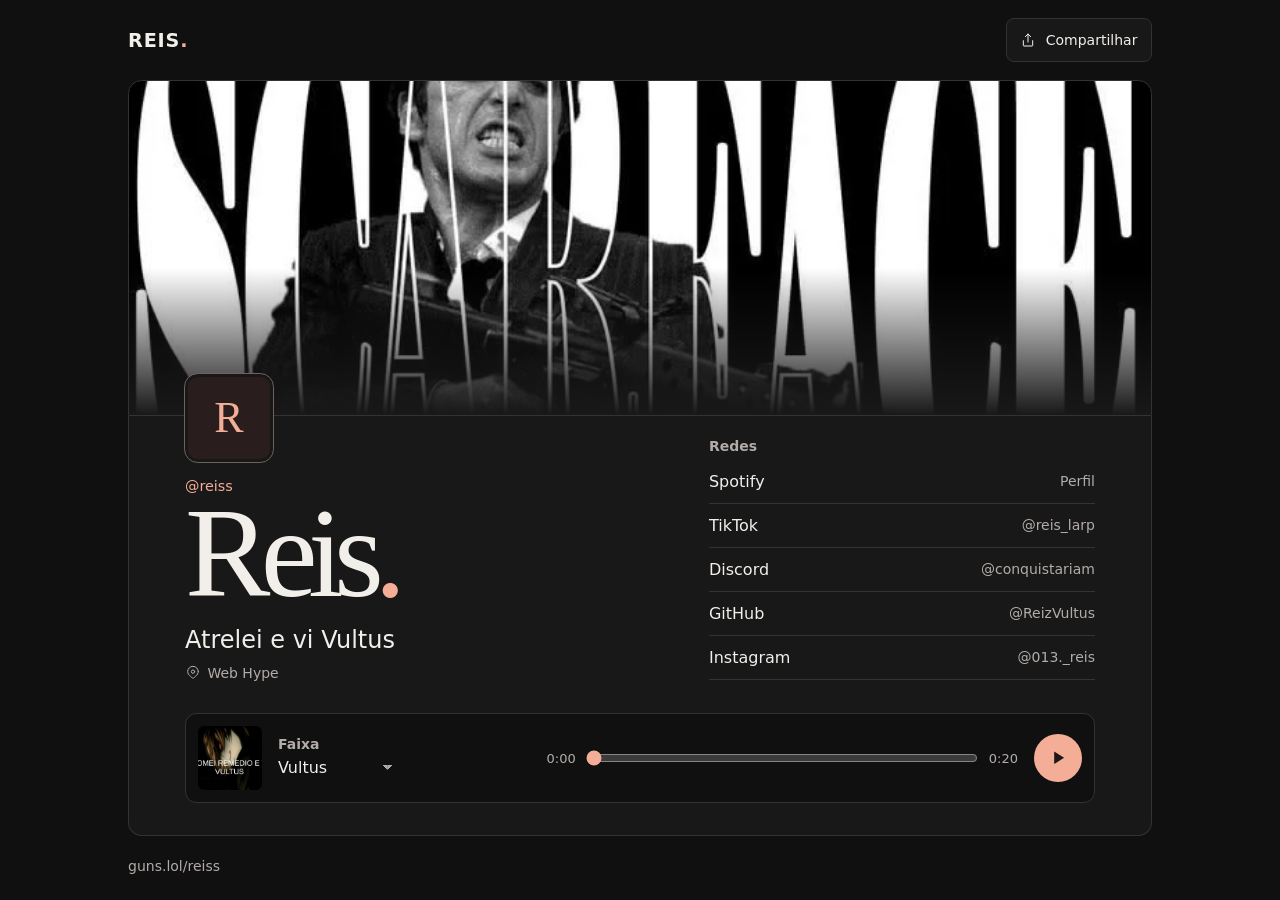
==== index.html @ 8749e7b6 "Refaz perfil de Reis com visual e conteúdo do reiss" ====
<!doctype html>
<html lang="pt-BR">
<head>
  <meta charset="utf-8">
  <meta name="viewport" content="width=device-width, initial-scale=1">
  <meta name="theme-color" content="#101010">
  <meta name="description" content="Atrelei e vi Vultus. Perfil e redes de Reis.">
  <meta property="og:type" content="profile">
  <meta property="og:title" content="Reis">
  <meta property="og:description" content="Atrelei e vi Vultus.">
  <link rel="icon" href="./vultus-cover.webp" type="image/webp">
  <link rel="stylesheet" href="./profile.css">
  <script src="./profile.js" defer></script>
  <title>Reis · @reiss</title>
</head>
<body>
  <div class="shell">
    <header class="masthead">
      <a class="wordmark" href="./" aria-label="Reis, início">REIS<span>.</span></a>
      <button class="share" id="share" type="button" hidden>
        <svg viewBox="0 0 24 24" aria-hidden="true"><path d="M12 15V3m-4 4 4-4 4 4M5 13v7a1 1 0 0 0 1 1h12a1 1 0 0 0 1-1v-7"/></svg>
        Compartilhar
      </button>
      <p id="share-status" role="status"></p>
    </header>

    <main>
      <div class="banner" aria-hidden="true"></div>
      <div class="profile-layout">
        <section class="identity" aria-labelledby="name">
          <div class="avatar" aria-hidden="true">
            <span>R</span>
            <video id="avatar" muted loop playsinline preload="none" data-src="./Pfp.mp4"></video>
          </div>
          <p class="handle">@reiss</p>
          <h1 id="name">Reis<span>.</span></h1>
          <p class="bio">Atrelei e vi Vultus</p>
          <p class="location">
            <svg viewBox="0 0 24 24" aria-hidden="true"><path d="M20 10c0 5-8 10-8 10S4 15 4 10a8 8 0 1 1 16 0Z"/><circle cx="12" cy="10" r="2.5"/></svg>
            Web Hype
          </p>
        </section>

        <nav class="socials" aria-label="Redes sociais">
          <h2>Redes</h2>
          <a href="https://open.spotify.com/user/31wlihlpgqliabzqszri4sft4yki" target="_blank" rel="noopener noreferrer">
            <span>Spotify</span><span class="social-detail">Perfil</span>
          </a>
          <a href="https://www.tiktok.com/@reis_larp" target="_blank" rel="noopener noreferrer">
            <span>TikTok</span><span class="social-detail">@reis_larp</span>
          </a>
          <a href="https://discord.com/users/1497798521833918576" target="_blank" rel="noopener noreferrer">
            <span>Discord</span><span class="social-detail">@conquistariam</span>
          </a>
          <a href="https://github.com/ReizVultus" target="_blank" rel="noopener noreferrer">
            <span>GitHub</span><span class="social-detail">@ReizVultus</span>
          </a>
          <a href="https://www.instagram.com/013._reis/" target="_blank" rel="noopener noreferrer">
            <span>Instagram</span><span class="social-detail">@013._reis</span>
          </a>
        </nav>

        <section class="player" aria-label="Reprodutor de música">
          <img class="track-cover" src="./vultus-cover.webp" width="64" height="64" alt="">
          <div class="track">
            <label for="track-select">Faixa</label>
            <select id="track-select" hidden>
              <option value="./vultus.mp3" data-cover="./vultus-cover.webp">Vultus</option>
              <option value="./Music%20laufei.mp3" data-cover="./foto%20musica.jpg">Low Cortisol</option>
            </select>
            <span id="track-title">Vultus</span>
          </div>
          <audio id="audio" src="./vultus.mp3" preload="metadata" controls></audio>
          <div class="transport" hidden>
            <span id="elapsed">0:00</span>
            <input id="seek" type="range" min="0" max="1" value="0" step="0.1" aria-label="Posição na faixa" disabled>
            <span id="duration">–:––</span>
          </div>
          <button class="play" id="play" type="button" aria-label="Reproduzir Vultus" hidden>
            <svg viewBox="0 0 24 24" aria-hidden="true">
              <path class="play-symbol" d="M8 5v14l11-7z"/>
              <path class="pause-symbol" d="M7 5h4v14H7zm6 0h4v14h-4z"/>
            </svg>
          </button>
          <p class="player-message" id="player-message" role="status" hidden></p>
        </section>
      </div>
    </main>

    <footer>
      <a href="https://guns.lol/reiss" target="_blank" rel="noopener noreferrer">guns.lol/reiss</a>
    </footer>
  </div>
</body>
</html>
---- profile.css ----
:root {
  color-scheme: dark;
  --page: #101010;
  --panel: #181818;
  --text: #f2efeb;
  --muted: #b2aca9;
  --accent: #f4ad97;
  --line: #353231;
  font-family: "Segoe UI", system-ui, sans-serif;
  background: var(--page);
  color: var(--text);
}

*, *::before, *::after { box-sizing: border-box; }
[hidden] { display: none !important; }
body { margin: 0; }
button, select, input { font: inherit; }
button, select { cursor: pointer; }
a { color: inherit; text-decoration: none; }
button:focus-visible, a:focus-visible, select:focus-visible, input:focus-visible {
  outline: 2px solid var(--accent);
  outline-offset: 4px;
}

.shell { width: min(100% - 3rem, 64rem); margin-inline: auto; }
.masthead, footer { display: flex; align-items: center; justify-content: space-between; gap: 1rem; }
.masthead { min-height: 5rem; position: relative; }
.wordmark { font-size: 1.2rem; font-weight: 850; letter-spacing: .045em; }
.wordmark span, h1 span { color: var(--accent); }
.share {
  display: inline-flex;
  align-items: center;
  gap: .6rem;
  min-height: 2.75rem;
  padding: .5rem .85rem;
  border: 1px solid var(--line);
  border-radius: .5rem;
  background: var(--panel);
  color: var(--text);
  font-size: .875rem;
}
.share:hover { border-color: var(--accent); }
.share svg, .location svg {
  width: 1rem;
  height: 1rem;
  fill: none;
  stroke: currentColor;
  stroke-width: 1.5;
  stroke-linecap: round;
  stroke-linejoin: round;
}

.banner {
  height: clamp(12rem, 32vw, 21rem);
  border: 1px solid var(--line);
  border-radius: .85rem .85rem 0 0;
  background: linear-gradient(180deg, transparent 56%, #181818), #080808 url("./reiss-background.webp") center 47% / cover no-repeat;
}
.profile-layout {
  display: grid;
  grid-template-columns: 1.15fr 1fr;
  column-gap: clamp(2rem, 7vw, 5rem);
  row-gap: 2rem;
  padding: 0 clamp(1.25rem, 5vw, 3.5rem) 2rem;
  border: 1px solid var(--line);
  border-top: 0;
  border-radius: 0 0 .85rem .85rem;
  background: var(--panel);
}
.identity { position: relative; margin-top: -2.65rem; min-width: 0; }
.avatar {
  position: relative;
  display: grid;
  place-items: center;
  width: 5.5rem;
  aspect-ratio: 1;
  overflow: hidden;
  border: 3px solid var(--panel);
  outline: 1px solid #6f625d;
  border-radius: .8rem;
  background: #291e1d;
  color: var(--accent);
  font: 2.75rem Georgia, serif;
}
.avatar video { position: absolute; inset: 0; width: 100%; height: 100%; object-fit: cover; opacity: 0; }
.avatar video.ready { opacity: 1; }
.handle { margin: 1rem 0 .3rem; color: var(--accent); font-size: .9rem; }
h1, h2, p { margin: 0; }
h1 {
  font: 400 clamp(5rem, 10vw, 8rem)/.86 Georgia, "Times New Roman", serif;
  letter-spacing: -.075em;
}
.bio { margin-top: 1.1rem; font-size: clamp(1.15rem, 3vw, 1.5rem); }
.location { display: flex; gap: .4rem; align-items: center; margin-top: .7rem; color: var(--muted); font-size: .875rem; }

.socials { padding-top: 1.35rem; min-width: 0; }
.socials h2, .track label {
  color: var(--muted);
  font-size: .875rem;
  font-weight: 600;
}
.socials h2 { margin-bottom: .4rem; }
.socials a {
  display: flex;
  align-items: center;
  justify-content: space-between;
  gap: .75rem;
  min-height: 2.75rem;
  border-bottom: 1px solid var(--line);
}
.socials a:hover { color: var(--accent); }
.social-detail { color: var(--muted); font-size: .875rem; overflow-wrap: anywhere; text-align: right; }

.player {
  display: grid;
  grid-column: 1 / -1;
  grid-template-columns: auto minmax(8rem, .75fr) minmax(8rem, 1.4fr) auto;
  align-items: center;
  gap: .85rem 1rem;
  padding: .75rem;
  border: 1px solid var(--line);
  border-radius: .7rem;
  background: #101010;
}
.track-cover { display: block; border-radius: .4rem; object-fit: cover; }
.track { display: grid; justify-items: start; min-width: 0; gap: .1rem; }
.track select {
  max-width: 100%;
  color: var(--text);
  padding: .25rem 1.3rem .25rem 0;
  border: 0;
  appearance: none;
  border-radius: .2rem;
  background: linear-gradient(45deg, transparent 50%, var(--muted) 50%) right .55rem center / .3rem .3rem no-repeat,
              linear-gradient(135deg, var(--muted) 50%, transparent 50%) right .25rem center / .3rem .3rem no-repeat;
}
.track select option { background: var(--panel); }
audio { grid-column: 3 / -1; max-width: 100%; width: 100%; }
.transport { display: grid; grid-template-columns: auto minmax(0, 1fr) auto; align-items: center; gap: .65rem; }
.transport span { color: var(--muted); font-size: .8125rem; font-variant-numeric: tabular-nums; }
.transport input { width: 100%; height: 1.5rem; margin: 0; accent-color: var(--accent); }
.play {
  display: grid;
  place-items: center;
  width: 3rem;
  height: 3rem;
  border: 0;
  border-radius: 50%;
  color: #201715;
  background: var(--accent);
}
.play:hover { background: #ffc9b7; }
.play svg { width: 1.35rem; fill: currentColor; }
.pause-symbol, .play.playing .play-symbol { display: none; }
.play.playing .pause-symbol { display: initial; }
.player-message { grid-column: 1 / -1; color: var(--muted); font-size: .875rem; }
footer { min-height: 3.75rem; color: var(--muted); font-size: .875rem; }
footer a:hover { color: var(--text); }
#share-status { position: absolute; }
#share-status:not(:empty) {
  z-index: 1;
  top: calc(100% - .4rem);
  right: 0;
  padding: .65rem .85rem;
  border: 1px solid var(--line);
  border-radius: .5rem;
  background: var(--page);
  font-size: .875rem;
}

@media (max-width: 42rem) {
  .shell { width: calc(100% - 2rem); }
  .masthead { min-height: 4rem; }
  .profile-layout { grid-template-columns: 1fr; row-gap: 1.5rem; padding-bottom: 1.25rem; }
  .socials { padding-top: 0; }
  .player { grid-template-columns: auto minmax(0, 1fr) auto; column-gap: .75rem; }
  .track-cover { width: 3rem; height: 3rem; }
  .transport { grid-column: 1 / -1; grid-row: 2; }
  audio { grid-column: 1 / -1; }
}
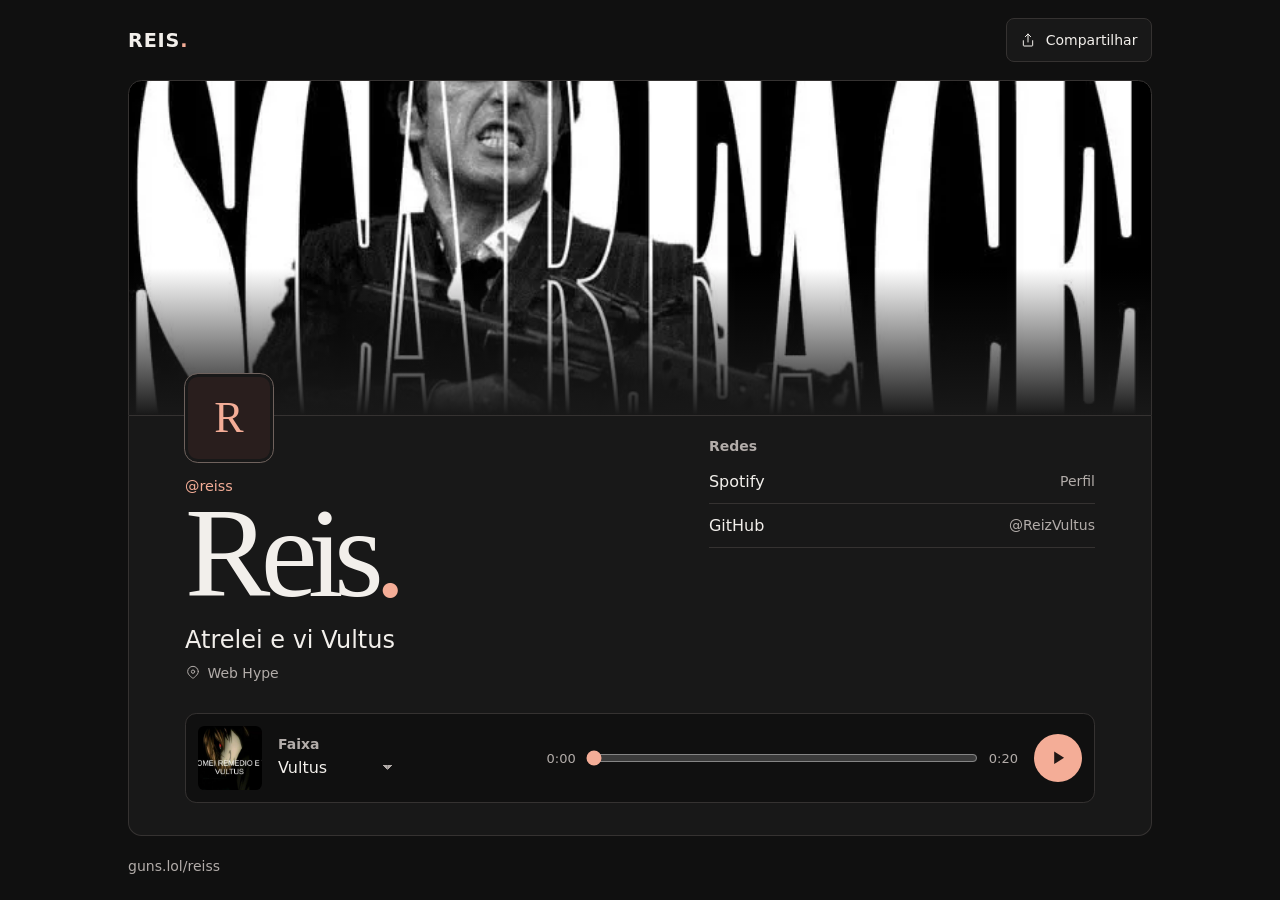
==== commit b107f7c5: "Remove links de Discord, TikTok e Instagram" ====
--- a/index.html
+++ b/index.html
@@ -46,17 +46,8 @@
           <a href="https://open.spotify.com/user/31wlihlpgqliabzqszri4sft4yki" target="_blank" rel="noopener noreferrer">
             <span>Spotify</span><span class="social-detail">Perfil</span>
           </a>
-          <a href="https://www.tiktok.com/@reis_larp" target="_blank" rel="noopener noreferrer">
-            <span>TikTok</span><span class="social-detail">@reis_larp</span>
-          </a>
-          <a href="https://discord.com/users/1497798521833918576" target="_blank" rel="noopener noreferrer">
-            <span>Discord</span><span class="social-detail">@conquistariam</span>
-          </a>
           <a href="https://github.com/ReizVultus" target="_blank" rel="noopener noreferrer">
             <span>GitHub</span><span class="social-detail">@ReizVultus</span>
-          </a>
-          <a href="https://www.instagram.com/013._reis/" target="_blank" rel="noopener noreferrer">
-            <span>Instagram</span><span class="social-detail">@013._reis</span>
           </a>
         </nav>
 
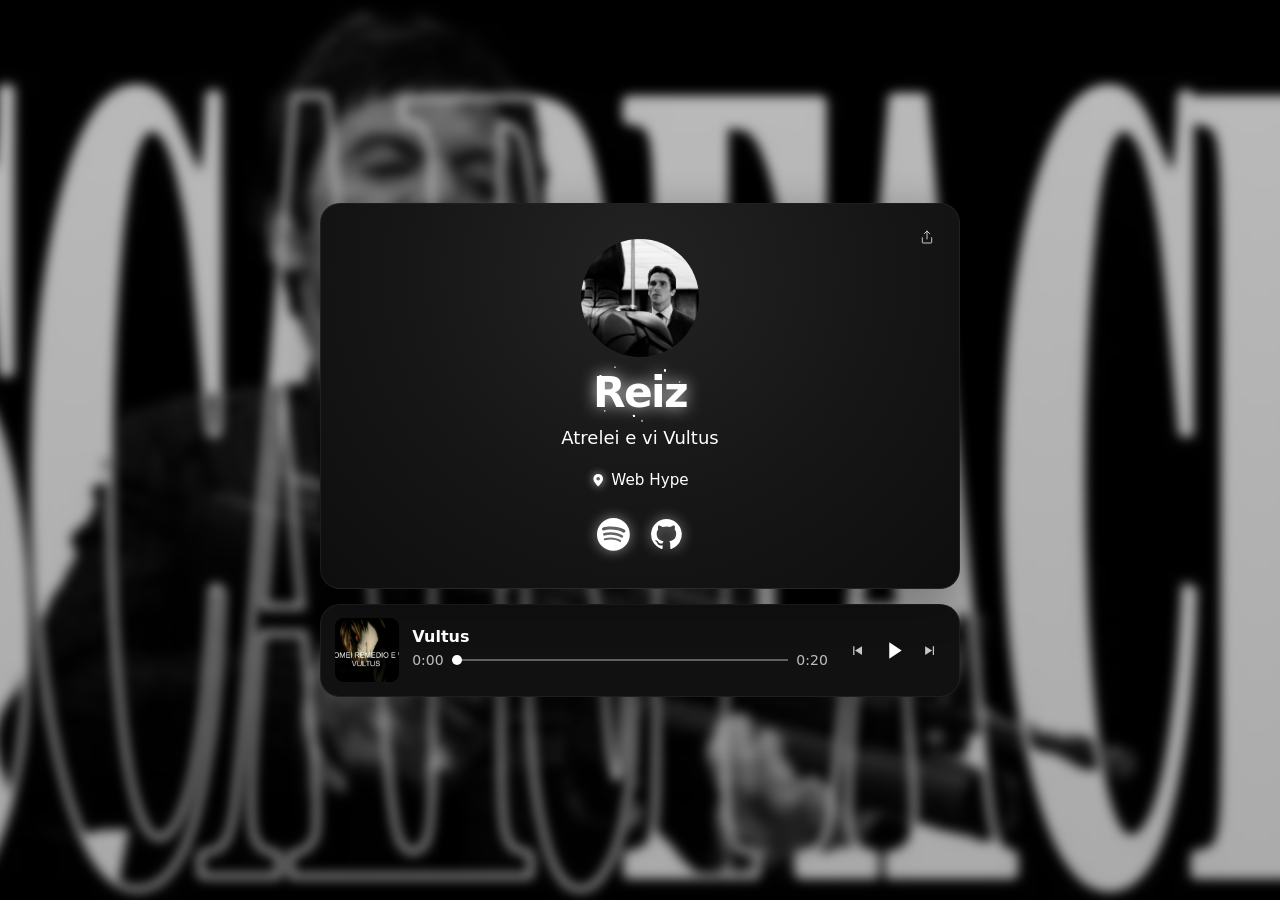
==== commit da2fd83d: "Refaz o visual de Reiz com fonte Satoshi, brilho e partículas" ====
--- a/index.html
+++ b/index.html
@@ -4,83 +4,69 @@
   <meta charset="utf-8">
   <meta name="viewport" content="width=device-width, initial-scale=1">
   <meta name="theme-color" content="#101010">
-  <meta name="description" content="Atrelei e vi Vultus. Perfil e redes de Reis.">
+  <meta name="description" content="Atrelei e vi Vultus. Perfil e redes de Reiz.">
   <meta property="og:type" content="profile">
-  <meta property="og:title" content="Reis">
+  <meta property="og:title" content="Reiz">
   <meta property="og:description" content="Atrelei e vi Vultus.">
-  <link rel="icon" href="./vultus-cover.webp" type="image/webp">
+  <link rel="icon" href="./reiz-avatar.webp" type="image/webp">
+  <link rel="stylesheet" href="https://api.fontshare.com/v2/css?f%5B%5D=satoshi%401&amp;display=swap">
   <link rel="stylesheet" href="./profile.css">
   <script src="./profile.js" defer></script>
-  <title>Reis · @reiss</title>
+  <title>Reiz</title>
 </head>
 <body>
-  <div class="shell">
-    <header class="masthead">
-      <a class="wordmark" href="./" aria-label="Reis, início">REIS<span>.</span></a>
-      <button class="share" id="share" type="button" hidden>
+  <main class="profile">
+    <section class="identity" aria-labelledby="name">
+      <img class="avatar" src="./reiz-avatar.webp" alt="Foto de perfil de Reiz" width="118" height="118">
+      <h1 id="name">Reiz</h1>
+      <p class="bio">Atrelei e vi Vultus</p>
+      <p class="location">
+        <svg viewBox="0 0 24 24" aria-hidden="true"><path fill-rule="evenodd" d="M12 1.5a8 8 0 0 0-8 8c0 5.2 7.2 12.2 7.5 12.5a.75.75 0 0 0 1 0c.3-.3 7.5-7.3 7.5-12.5a8 8 0 0 0-8-8Zm0 11a3 3 0 1 0 0-6 3 3 0 0 0 0 6Z"/></svg>
+        Web Hype
+      </p>
+
+      <nav class="socials" aria-label="Redes sociais">
+        <a href="https://open.spotify.com/user/31wlihlpgqliabzqszri4sft4yki" target="_blank" rel="noopener noreferrer" aria-label="Spotify" title="Spotify">
+          <svg viewBox="0 0 24 24" aria-hidden="true"><path fill-rule="evenodd" d="M12 0a12 12 0 1 0 0 24 12 12 0 0 0 0-24Zm5.515 17.21a.75.75 0 0 1-1.03.248c-2.826-1.727-6.386-2.118-10.578-1.162a.75.75 0 0 1-.334-1.462c4.587-1.048 8.523-.597 11.695 1.347a.75.75 0 0 1 .247 1.03Zm1.473-3.278a.937.937 0 0 1-1.29.308c-3.235-1.988-8.166-2.563-11.987-1.403a.937.937 0 0 1-.545-1.794c4.364-1.324 9.798-.683 13.515 1.6a.937.937 0 0 1 .307 1.29Zm.127-3.412c-3.878-2.304-10.276-2.516-13.979-1.392a1.125 1.125 0 1 1-.654-2.153c4.25-1.29 11.315-1.041 15.782 1.61a1.125 1.125 0 0 1-1.149 1.935Z"/></svg>
+        </a>
+        <a href="https://github.com/ReizVultus" target="_blank" rel="noopener noreferrer" aria-label="GitHub" title="GitHub">
+          <svg viewBox="0 0 24 24" aria-hidden="true"><path d="M12 .8A11.2 11.2 0 0 0 8.46 22.63c.56.1.77-.24.77-.54v-2.08c-3.12.68-3.78-1.32-3.78-1.32-.5-1.3-1.24-1.64-1.24-1.64-1.02-.7.08-.69.08-.69 1.13.08 1.73 1.16 1.73 1.16 1 1.72 2.63 1.22 3.27.93.1-.73.39-1.22.71-1.5-2.49-.28-5.11-1.25-5.11-5.54 0-1.22.44-2.22 1.15-3-.11-.28-.5-1.42.11-2.97 0 0 .94-.3 3.08 1.15a10.7 10.7 0 0 1 5.6 0c2.14-1.45 3.08-1.15 3.08-1.15.61 1.55.22 2.69.11 2.97.72.78 1.15 1.78 1.15 3 0 4.3-2.62 5.26-5.12 5.54.4.35.76 1.03.76 2.07v3.07c0 .3.2.65.77.54A11.2 11.2 0 0 0 12 .8Z"/></svg>
+        </a>
+      </nav>
+
+      <button class="share" id="share" type="button" aria-label="Compartilhar perfil" title="Compartilhar perfil" hidden>
         <svg viewBox="0 0 24 24" aria-hidden="true"><path d="M12 15V3m-4 4 4-4 4 4M5 13v7a1 1 0 0 0 1 1h12a1 1 0 0 0 1-1v-7"/></svg>
-        Compartilhar
       </button>
       <p id="share-status" role="status"></p>
-    </header>
+    </section>
 
-    <main>
-      <div class="banner" aria-hidden="true"></div>
-      <div class="profile-layout">
-        <section class="identity" aria-labelledby="name">
-          <div class="avatar" aria-hidden="true">
-            <span>R</span>
-            <video id="avatar" muted loop playsinline preload="none" data-src="./Pfp.mp4"></video>
-          </div>
-          <p class="handle">@reiss</p>
-          <h1 id="name">Reis<span>.</span></h1>
-          <p class="bio">Atrelei e vi Vultus</p>
-          <p class="location">
-            <svg viewBox="0 0 24 24" aria-hidden="true"><path d="M20 10c0 5-8 10-8 10S4 15 4 10a8 8 0 1 1 16 0Z"/><circle cx="12" cy="10" r="2.5"/></svg>
-            Web Hype
-          </p>
-        </section>
-
-        <nav class="socials" aria-label="Redes sociais">
-          <h2>Redes</h2>
-          <a href="https://open.spotify.com/user/31wlihlpgqliabzqszri4sft4yki" target="_blank" rel="noopener noreferrer">
-            <span>Spotify</span><span class="social-detail">Perfil</span>
-          </a>
-          <a href="https://github.com/ReizVultus" target="_blank" rel="noopener noreferrer">
-            <span>GitHub</span><span class="social-detail">@ReizVultus</span>
-          </a>
-        </nav>
-
-        <section class="player" aria-label="Reprodutor de música">
-          <img class="track-cover" src="./vultus-cover.webp" width="64" height="64" alt="">
-          <div class="track">
-            <label for="track-select">Faixa</label>
-            <select id="track-select" hidden>
-              <option value="./vultus.mp3" data-cover="./vultus-cover.webp">Vultus</option>
-              <option value="./Music%20laufei.mp3" data-cover="./foto%20musica.jpg">Low Cortisol</option>
-            </select>
-            <span id="track-title">Vultus</span>
-          </div>
-          <audio id="audio" src="./vultus.mp3" preload="metadata" controls></audio>
-          <div class="transport" hidden>
-            <span id="elapsed">0:00</span>
-            <input id="seek" type="range" min="0" max="1" value="0" step="0.1" aria-label="Posição na faixa" disabled>
-            <span id="duration">–:––</span>
-          </div>
-          <button class="play" id="play" type="button" aria-label="Reproduzir Vultus" hidden>
-            <svg viewBox="0 0 24 24" aria-hidden="true">
-              <path class="play-symbol" d="M8 5v14l11-7z"/>
-              <path class="pause-symbol" d="M7 5h4v14H7zm6 0h4v14h-4z"/>
-            </svg>
-          </button>
-          <p class="player-message" id="player-message" role="status" hidden></p>
-        </section>
+    <section class="player" aria-label="Reprodutor de música">
+      <img class="track-cover" src="./vultus-cover.webp" width="64" height="64" alt="">
+      <div class="track">
+        <p id="track-title">Vultus</p>
+        <audio id="audio" src="./vultus.mp3" preload="metadata" controls></audio>
+        <div class="transport" hidden>
+          <span id="elapsed">0:00</span>
+          <input id="seek" type="range" min="0" max="1" value="0" step="0.1" aria-label="Posição na faixa" disabled>
+          <span id="duration">–:––</span>
+        </div>
       </div>
-    </main>
-
-    <footer>
-      <a href="https://guns.lol/reiss" target="_blank" rel="noopener noreferrer">guns.lol/reiss</a>
-    </footer>
-  </div>
+      <div class="player-controls" hidden>
+        <button id="previous" type="button" aria-label="Faixa anterior">
+          <svg viewBox="0 0 24 24" aria-hidden="true"><path d="M5 5h2v14H5zm3 7 11-7v14z"/></svg>
+        </button>
+        <button id="play" type="button" aria-label="Reproduzir Vultus">
+          <svg viewBox="0 0 24 24" aria-hidden="true">
+            <path class="play-symbol" d="M8 4v16l12-8z"/>
+            <path class="pause-symbol" d="M6 4h4v16H6zm8 0h4v16h-4z"/>
+          </svg>
+        </button>
+        <button id="next" type="button" aria-label="Próxima faixa">
+          <svg viewBox="0 0 24 24" aria-hidden="true"><path d="M17 5h2v14h-2zM5 5l11 7-11 7z"/></svg>
+        </button>
+      </div>
+      <p class="player-message" id="player-message" role="status" hidden></p>
+    </section>
+  </main>
 </body>
 </html>
--- a/profile.css
+++ b/profile.css
@@ -1,180 +1,188 @@
 :root {
   color-scheme: dark;
-  --page: #101010;
-  --panel: #181818;
-  --text: #f2efeb;
-  --muted: #b2aca9;
-  --accent: #f4ad97;
-  --line: #353231;
-  font-family: "Segoe UI", system-ui, sans-serif;
-  background: var(--page);
-  color: var(--text);
+  font-family: "Satoshi", "Segoe UI", system-ui, sans-serif;
+  background: #101010;
+  color: #fff;
 }
 
 *, *::before, *::after { box-sizing: border-box; }
 [hidden] { display: none !important; }
-body { margin: 0; }
-button, select, input { font: inherit; }
-button, select { cursor: pointer; }
-a { color: inherit; text-decoration: none; }
-button:focus-visible, a:focus-visible, select:focus-visible, input:focus-visible {
-  outline: 2px solid var(--accent);
-  outline-offset: 4px;
+
+body {
+  display: grid;
+  min-height: 100vh;
+  min-height: 100svh;
+  margin: 0;
+  padding: 1.25rem;
+  place-items: center;
+  isolation: isolate;
 }
 
-.shell { width: min(100% - 3rem, 64rem); margin-inline: auto; }
-.masthead, footer { display: flex; align-items: center; justify-content: space-between; gap: 1rem; }
-.masthead { min-height: 5rem; position: relative; }
-.wordmark { font-size: 1.2rem; font-weight: 850; letter-spacing: .045em; }
-.wordmark span, h1 span { color: var(--accent); }
-.share {
-  display: inline-flex;
-  align-items: center;
-  gap: .6rem;
-  min-height: 2.75rem;
-  padding: .5rem .85rem;
-  border: 1px solid var(--line);
-  border-radius: .5rem;
-  background: var(--panel);
-  color: var(--text);
-  font-size: .875rem;
-}
-.share:hover { border-color: var(--accent); }
-.share svg, .location svg {
-  width: 1rem;
-  height: 1rem;
-  fill: none;
-  stroke: currentColor;
-  stroke-width: 1.5;
-  stroke-linecap: round;
-  stroke-linejoin: round;
+body::before {
+  content: "";
+  position: fixed;
+  z-index: -1;
+  inset: -.75rem;
+  background: linear-gradient(#0004, #0005), #101010 url("./reiss-background.webp") center / cover no-repeat;
+  filter: blur(.32rem);
+  pointer-events: none;
 }
 
-.banner {
-  height: clamp(12rem, 32vw, 21rem);
-  border: 1px solid var(--line);
-  border-radius: .85rem .85rem 0 0;
-  background: linear-gradient(180deg, transparent 56%, #181818), #080808 url("./reiss-background.webp") center 47% / cover no-repeat;
+h1, p { margin: 0; }
+a, button { color: inherit; }
+button {
+  border: 0;
+  background: transparent;
+  cursor: pointer;
 }
-.profile-layout {
-  display: grid;
-  grid-template-columns: 1.15fr 1fr;
-  column-gap: clamp(2rem, 7vw, 5rem);
-  row-gap: 2rem;
-  padding: 0 clamp(1.25rem, 5vw, 3.5rem) 2rem;
-  border: 1px solid var(--line);
-  border-top: 0;
-  border-radius: 0 0 .85rem .85rem;
-  background: var(--panel);
+a:focus-visible, button:focus-visible, input:focus-visible {
+  outline: 2px solid #fff;
+  outline-offset: 3px;
 }
-.identity { position: relative; margin-top: -2.65rem; min-width: 0; }
-.avatar {
+
+.profile { display: grid; gap: .9rem; width: min(100%, 40rem); }
+.identity, .player {
+  border: 1px solid #ffffff0f;
+  border-radius: 1.25rem;
+  box-shadow: 0 .75rem 2.75rem #0005;
+}
+
+.identity {
   position: relative;
   display: grid;
-  place-items: center;
-  width: 5.5rem;
-  aspect-ratio: 1;
-  overflow: hidden;
-  border: 3px solid var(--panel);
-  outline: 1px solid #6f625d;
-  border-radius: .8rem;
-  background: #291e1d;
-  color: var(--accent);
-  font: 2.75rem Georgia, serif;
+  justify-items: center;
+  padding: 2.15rem 1.25rem 2rem;
+  background: radial-gradient(ellipse at 50% 18%, #232323 0%, #161616 54%, #0e0e0e 100%);
+  text-align: center;
 }
-.avatar video { position: absolute; inset: 0; width: 100%; height: 100%; object-fit: cover; opacity: 0; }
-.avatar video.ready { opacity: 1; }
-.handle { margin: 1rem 0 .3rem; color: var(--accent); font-size: .9rem; }
-h1, h2, p { margin: 0; }
+
+.avatar {
+  display: block;
+  width: 7.375rem;
+  height: 7.375rem;
+  border-radius: 50%;
+  object-fit: cover;
+  background: #222;
+}
+
 h1 {
-  font: 400 clamp(5rem, 10vw, 8rem)/.86 Georgia, "Times New Roman", serif;
-  letter-spacing: -.075em;
+  position: relative;
+  isolation: isolate;
+  margin-top: .75rem;
+  font-size: clamp(2.25rem, 6vw, 2.65rem);
+  font-weight: 600;
+  line-height: 1.15;
+  letter-spacing: -.04em;
+  text-shadow: 0 0 1rem #fffc;
 }
-.bio { margin-top: 1.1rem; font-size: clamp(1.15rem, 3vw, 1.5rem); }
-.location { display: flex; gap: .4rem; align-items: center; margin-top: .7rem; color: var(--muted); font-size: .875rem; }
-
-.socials { padding-top: 1.35rem; min-width: 0; }
-.socials h2, .track label {
-  color: var(--muted);
-  font-size: .875rem;
-  font-weight: 600;
+h1::before, h1::after {
+  content: "";
+  position: absolute;
+  z-index: -1;
+  inset: -.45rem -.3rem;
+  pointer-events: none;
+  background-repeat: no-repeat;
 }
-.socials h2 { margin-bottom: .4rem; }
-.socials a {
+h1::before {
+  background-image:
+    radial-gradient(circle at 12% 24%, #fff 0 1px, transparent 1.4px),
+    radial-gradient(circle at 74% 15%, #fff 0 1px, transparent 1.5px),
+    radial-gradient(circle at 44% 87%, #fff 0 1px, transparent 1.4px),
+    radial-gradient(circle at 91% 72%, #fff 0 .7px, transparent 1.2px);
+}
+h1::after {
+  background-image:
+    radial-gradient(circle at 26% 10%, #fff 0 .75px, transparent 1.2px),
+    radial-gradient(circle at 88% 33%, #fff 0 .7px, transparent 1.2px),
+    radial-gradient(circle at 52% 95%, #fff 0 .7px, transparent 1.2px),
+    radial-gradient(circle at 16% 79%, #fff 0 .75px, transparent 1.2px);
+  opacity: .55;
+}
+@media (prefers-reduced-motion: no-preference) {
+  h1::before { animation: sparkle 2.4s ease-in-out infinite alternate; }
+  h1::after { animation: sparkle 3s .3s ease-in-out infinite alternate-reverse; }
+}
+@keyframes sparkle {
+  from { opacity: .22; }
+  to { opacity: 1; }
+}
+.bio { margin-top: .6rem; font-size: 1.125rem; }
+.location {
   display: flex;
   align-items: center;
-  justify-content: space-between;
-  gap: .75rem;
-  min-height: 2.75rem;
-  border-bottom: 1px solid var(--line);
+  gap: .35rem;
+  margin-top: 1.45rem;
+  font-size: .95rem;
 }
-.socials a:hover { color: var(--accent); }
-.social-detail { color: var(--muted); font-size: .875rem; overflow-wrap: anywhere; text-align: right; }
+.location svg { width: .9rem; height: .9rem; filter: drop-shadow(0 0 .25rem #fffb); }
+svg { display: block; fill: currentColor; }
+
+.socials { display: flex; flex-wrap: wrap; justify-content: center; gap: .55rem; margin-top: 1.45rem; }
+.socials a, .share, .player-controls button {
+  display: grid;
+  place-items: center;
+  border-radius: .45rem;
+}
+.socials a { width: 2.75rem; height: 2.75rem; }
+.socials svg { width: 2.05rem; height: 2.05rem; filter: drop-shadow(0 0 .4rem #fff8); }
+.socials a:hover, .share:hover, .player-controls button:hover { background: #ffffff16; }
+
+.share { position: absolute; top: .65rem; right: .65rem; width: 2.75rem; height: 2.75rem; color: #c7c7c7; }
+.share svg { width: 1rem; height: 1rem; fill: none; stroke: currentColor; stroke-width: 1.5; stroke-linecap: round; stroke-linejoin: round; }
+#share-status {
+  position: absolute;
+  z-index: 1;
+  top: 3.5rem;
+  right: .7rem;
+  max-width: calc(100% - 1.4rem);
+}
+#share-status:not(:empty) { padding: .6rem .7rem; border-radius: .5rem; background: #292929; font-size: .875rem; }
 
 .player {
   display: grid;
-  grid-column: 1 / -1;
-  grid-template-columns: auto minmax(8rem, .75fr) minmax(8rem, 1.4fr) auto;
+  grid-template-columns: auto minmax(0, 1fr) auto;
   align-items: center;
-  gap: .85rem 1rem;
-  padding: .75rem;
-  border: 1px solid var(--line);
-  border-radius: .7rem;
-  background: #101010;
+  gap: .5rem .85rem;
+  padding: .85rem;
+  background: #111;
 }
-.track-cover { display: block; border-radius: .4rem; object-fit: cover; }
-.track { display: grid; justify-items: start; min-width: 0; gap: .1rem; }
-.track select {
-  max-width: 100%;
-  color: var(--text);
-  padding: .25rem 1.3rem .25rem 0;
-  border: 0;
-  appearance: none;
-  border-radius: .2rem;
-  background: linear-gradient(45deg, transparent 50%, var(--muted) 50%) right .55rem center / .3rem .3rem no-repeat,
-              linear-gradient(135deg, var(--muted) 50%, transparent 50%) right .25rem center / .3rem .3rem no-repeat;
+.track-cover { display: block; border-radius: .55rem; object-fit: cover; }
+.track { min-width: 0; }
+#track-title { font-size: 1rem; font-weight: 600; }
+audio { display: block; width: 100%; margin-top: .25rem; }
+.transport { display: grid; grid-template-columns: auto minmax(0, 1fr) auto; align-items: center; gap: .5rem; }
+.transport span { color: #bdbdbd; font-size: .875rem; font-variant-numeric: tabular-nums; }
+.transport input { appearance: none; width: 100%; height: 1.75rem; margin: 0; background: transparent; cursor: pointer; }
+.transport input:disabled { cursor: default; }
+.transport input::-webkit-slider-runnable-track {
+  height: 2px;
+  background: linear-gradient(to right, #fff var(--progress, 0%), #606060 var(--progress, 0%));
 }
-.track select option { background: var(--panel); }
-audio { grid-column: 3 / -1; max-width: 100%; width: 100%; }
-.transport { display: grid; grid-template-columns: auto minmax(0, 1fr) auto; align-items: center; gap: .65rem; }
-.transport span { color: var(--muted); font-size: .8125rem; font-variant-numeric: tabular-nums; }
-.transport input { width: 100%; height: 1.5rem; margin: 0; accent-color: var(--accent); }
-.play {
-  display: grid;
-  place-items: center;
-  width: 3rem;
-  height: 3rem;
-  border: 0;
-  border-radius: 50%;
-  color: #201715;
-  background: var(--accent);
-}
-.play:hover { background: #ffc9b7; }
-.play svg { width: 1.35rem; fill: currentColor; }
-.pause-symbol, .play.playing .play-symbol { display: none; }
-.play.playing .pause-symbol { display: initial; }
-.player-message { grid-column: 1 / -1; color: var(--muted); font-size: .875rem; }
-footer { min-height: 3.75rem; color: var(--muted); font-size: .875rem; }
-footer a:hover { color: var(--text); }
-#share-status { position: absolute; }
-#share-status:not(:empty) {
-  z-index: 1;
-  top: calc(100% - .4rem);
-  right: 0;
-  padding: .65rem .85rem;
-  border: 1px solid var(--line);
-  border-radius: .5rem;
-  background: var(--page);
-  font-size: .875rem;
+.transport input::-moz-range-track { height: 2px; background: #606060; }
+.transport input::-moz-range-progress { height: 2px; background: #fff; }
+.transport input::-webkit-slider-thumb { appearance: none; width: .65rem; height: .65rem; margin-top: -.26rem; border-radius: 50%; background: #fff; }
+.transport input::-moz-range-thumb { width: .65rem; height: .65rem; border: 0; border-radius: 50%; background: #fff; }
+.player-controls { display: flex; align-items: center; }
+.player-controls button { width: 2rem; height: 2.75rem; color: #c7c7c7; }
+.player-controls svg { width: .95rem; height: .95rem; }
+.player-controls #play { width: 2.5rem; color: #fff; }
+#play svg { width: 1.55rem; height: 1.55rem; }
+.pause-symbol, .playing .play-symbol { display: none; }
+.playing .pause-symbol { display: initial; }
+.player-message { grid-column: 1 / -1; color: #bdbdbd; font-size: .875rem; }
+
+@media (max-width: 30rem) {
+  body { padding: .9rem; }
+  .identity { padding: 1.8rem .9rem 1.45rem; }
+  .avatar { width: 6.25rem; height: 6.25rem; }
+  .player { padding: .6rem; column-gap: .55rem; }
+  .track-cover { width: 2.75rem; height: 2.75rem; }
+  .player-controls button { width: 1.65rem; }
+  .player-controls #play { width: 2rem; }
 }
 
-@media (max-width: 42rem) {
-  .shell { width: calc(100% - 2rem); }
-  .masthead { min-height: 4rem; }
-  .profile-layout { grid-template-columns: 1fr; row-gap: 1.5rem; padding-bottom: 1.25rem; }
-  .socials { padding-top: 0; }
-  .player { grid-template-columns: auto minmax(0, 1fr) auto; column-gap: .75rem; }
-  .track-cover { width: 3rem; height: 3rem; }
-  .transport { grid-column: 1 / -1; grid-row: 2; }
-  audio { grid-column: 1 / -1; }
+@media (max-width: 22rem) {
+  .track { display: contents; }
+  .transport, audio { grid-column: 1 / -1; }
+  .player-controls { grid-column: 3; grid-row: 1; }
 }
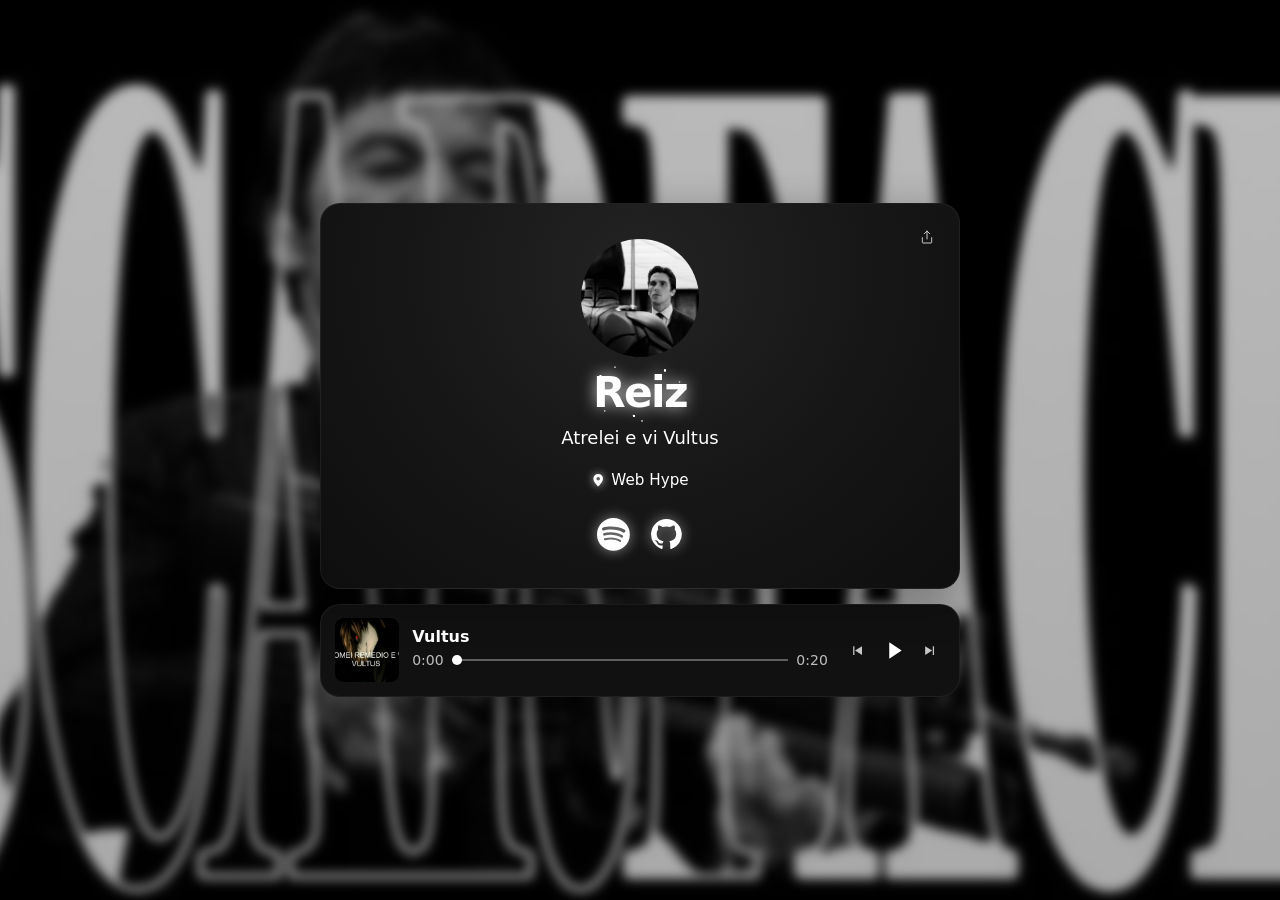
==== commit 9a15472c: "Organiza mídias do perfil e prepara GitHub Pages" ====
--- a/index.html
+++ b/index.html
@@ -8,7 +8,7 @@
   <meta property="og:type" content="profile">
   <meta property="og:title" content="Reiz">
   <meta property="og:description" content="Atrelei e vi Vultus.">
-  <link rel="icon" href="./reiz-avatar.webp" type="image/webp">
+  <link rel="icon" href="./assets/images/profile-avatar.webp" type="image/webp">
   <link rel="stylesheet" href="https://api.fontshare.com/v2/css?f%5B%5D=satoshi%401&amp;display=swap">
   <link rel="stylesheet" href="./profile.css">
   <script src="./profile.js" defer></script>
@@ -17,7 +17,7 @@
 <body>
   <main class="profile">
     <section class="identity" aria-labelledby="name">
-      <img class="avatar" src="./reiz-avatar.webp" alt="Foto de perfil de Reiz" width="118" height="118">
+      <img class="avatar" src="./assets/images/profile-avatar.webp" alt="Foto de perfil de Reiz" width="118" height="118">
       <h1 id="name">Reiz</h1>
       <p class="bio">Atrelei e vi Vultus</p>
       <p class="location">
@@ -41,10 +41,10 @@
     </section>
 
     <section class="player" aria-label="Reprodutor de música">
-      <img class="track-cover" src="./vultus-cover.webp" width="64" height="64" alt="">
+      <img class="track-cover" src="./assets/images/vultus-cover.webp" width="64" height="64" alt="">
       <div class="track">
         <p id="track-title">Vultus</p>
-        <audio id="audio" src="./vultus.mp3" preload="metadata" controls></audio>
+        <audio id="audio" src="./assets/audio/vultus.mp3" preload="metadata" controls></audio>
         <div class="transport" hidden>
           <span id="elapsed">0:00</span>
           <input id="seek" type="range" min="0" max="1" value="0" step="0.1" aria-label="Posição na faixa" disabled>
--- a/profile.css
+++ b/profile.css
@@ -23,7 +23,7 @@
   position: fixed;
   z-index: -1;
   inset: -.75rem;
-  background: linear-gradient(#0004, #0005), #101010 url("./reiss-background.webp") center / cover no-repeat;
+  background: linear-gradient(#0004, #0005), #101010 url("./assets/images/profile-background.webp") center / cover no-repeat;
   filter: blur(.32rem);
   pointer-events: none;
 }
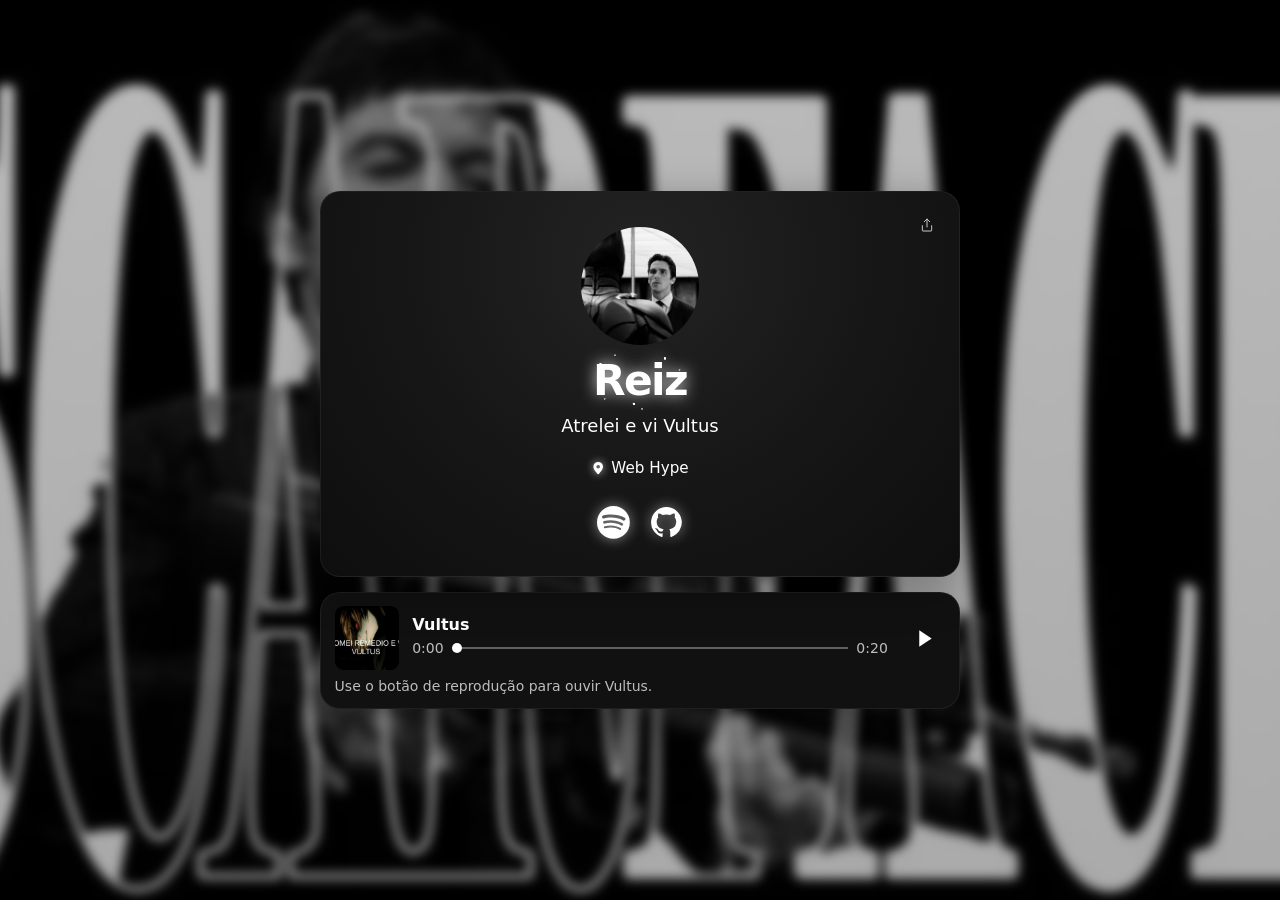
==== commit cd984034: "Deixa Vultus como faixa única e ativa autoplay" ====
--- a/index.html
+++ b/index.html
@@ -44,27 +44,19 @@
       <img class="track-cover" src="./assets/images/vultus-cover.webp" width="64" height="64" alt="">
       <div class="track">
         <p id="track-title">Vultus</p>
-        <audio id="audio" src="./assets/audio/vultus.mp3" preload="metadata" controls></audio>
+        <audio id="audio" src="./assets/audio/vultus.mp3" autoplay controls></audio>
         <div class="transport" hidden>
           <span id="elapsed">0:00</span>
           <input id="seek" type="range" min="0" max="1" value="0" step="0.1" aria-label="Posição na faixa" disabled>
           <span id="duration">–:––</span>
         </div>
       </div>
-      <div class="player-controls" hidden>
-        <button id="previous" type="button" aria-label="Faixa anterior">
-          <svg viewBox="0 0 24 24" aria-hidden="true"><path d="M5 5h2v14H5zm3 7 11-7v14z"/></svg>
-        </button>
-        <button id="play" type="button" aria-label="Reproduzir Vultus">
-          <svg viewBox="0 0 24 24" aria-hidden="true">
-            <path class="play-symbol" d="M8 4v16l12-8z"/>
-            <path class="pause-symbol" d="M6 4h4v16H6zm8 0h4v16h-4z"/>
-          </svg>
-        </button>
-        <button id="next" type="button" aria-label="Próxima faixa">
-          <svg viewBox="0 0 24 24" aria-hidden="true"><path d="M17 5h2v14h-2zM5 5l11 7-11 7z"/></svg>
-        </button>
-      </div>
+      <button class="play" id="play" type="button" aria-label="Reproduzir Vultus" hidden>
+        <svg viewBox="0 0 24 24" aria-hidden="true">
+          <path class="play-symbol" d="M8 4v16l12-8z"/>
+          <path class="pause-symbol" d="M6 4h4v16H6zm8 0h4v16h-4z"/>
+        </svg>
+      </button>
       <p class="player-message" id="player-message" role="status" hidden></p>
     </section>
   </main>
--- a/profile.css
+++ b/profile.css
@@ -118,14 +118,14 @@
 svg { display: block; fill: currentColor; }
 
 .socials { display: flex; flex-wrap: wrap; justify-content: center; gap: .55rem; margin-top: 1.45rem; }
-.socials a, .share, .player-controls button {
+.socials a, .share, .play {
   display: grid;
   place-items: center;
   border-radius: .45rem;
 }
 .socials a { width: 2.75rem; height: 2.75rem; }
 .socials svg { width: 2.05rem; height: 2.05rem; filter: drop-shadow(0 0 .4rem #fff8); }
-.socials a:hover, .share:hover, .player-controls button:hover { background: #ffffff16; }
+.socials a:hover, .share:hover, .play:hover { background: #ffffff16; }
 
 .share { position: absolute; top: .65rem; right: .65rem; width: 2.75rem; height: 2.75rem; color: #c7c7c7; }
 .share svg { width: 1rem; height: 1rem; fill: none; stroke: currentColor; stroke-width: 1.5; stroke-linecap: round; stroke-linejoin: round; }
@@ -162,11 +162,8 @@
 .transport input::-moz-range-progress { height: 2px; background: #fff; }
 .transport input::-webkit-slider-thumb { appearance: none; width: .65rem; height: .65rem; margin-top: -.26rem; border-radius: 50%; background: #fff; }
 .transport input::-moz-range-thumb { width: .65rem; height: .65rem; border: 0; border-radius: 50%; background: #fff; }
-.player-controls { display: flex; align-items: center; }
-.player-controls button { width: 2rem; height: 2.75rem; color: #c7c7c7; }
-.player-controls svg { width: .95rem; height: .95rem; }
-.player-controls #play { width: 2.5rem; color: #fff; }
-#play svg { width: 1.55rem; height: 1.55rem; }
+.play { width: 2.75rem; height: 2.75rem; }
+.play svg { width: 1.55rem; height: 1.55rem; }
 .pause-symbol, .playing .play-symbol { display: none; }
 .playing .pause-symbol { display: initial; }
 .player-message { grid-column: 1 / -1; color: #bdbdbd; font-size: .875rem; }
@@ -177,12 +174,10 @@
   .avatar { width: 6.25rem; height: 6.25rem; }
   .player { padding: .6rem; column-gap: .55rem; }
   .track-cover { width: 2.75rem; height: 2.75rem; }
-  .player-controls button { width: 1.65rem; }
-  .player-controls #play { width: 2rem; }
 }
 
 @media (max-width: 22rem) {
   .track { display: contents; }
   .transport, audio { grid-column: 1 / -1; }
-  .player-controls { grid-column: 3; grid-row: 1; }
+  .play { grid-column: 3; grid-row: 1; }
 }
